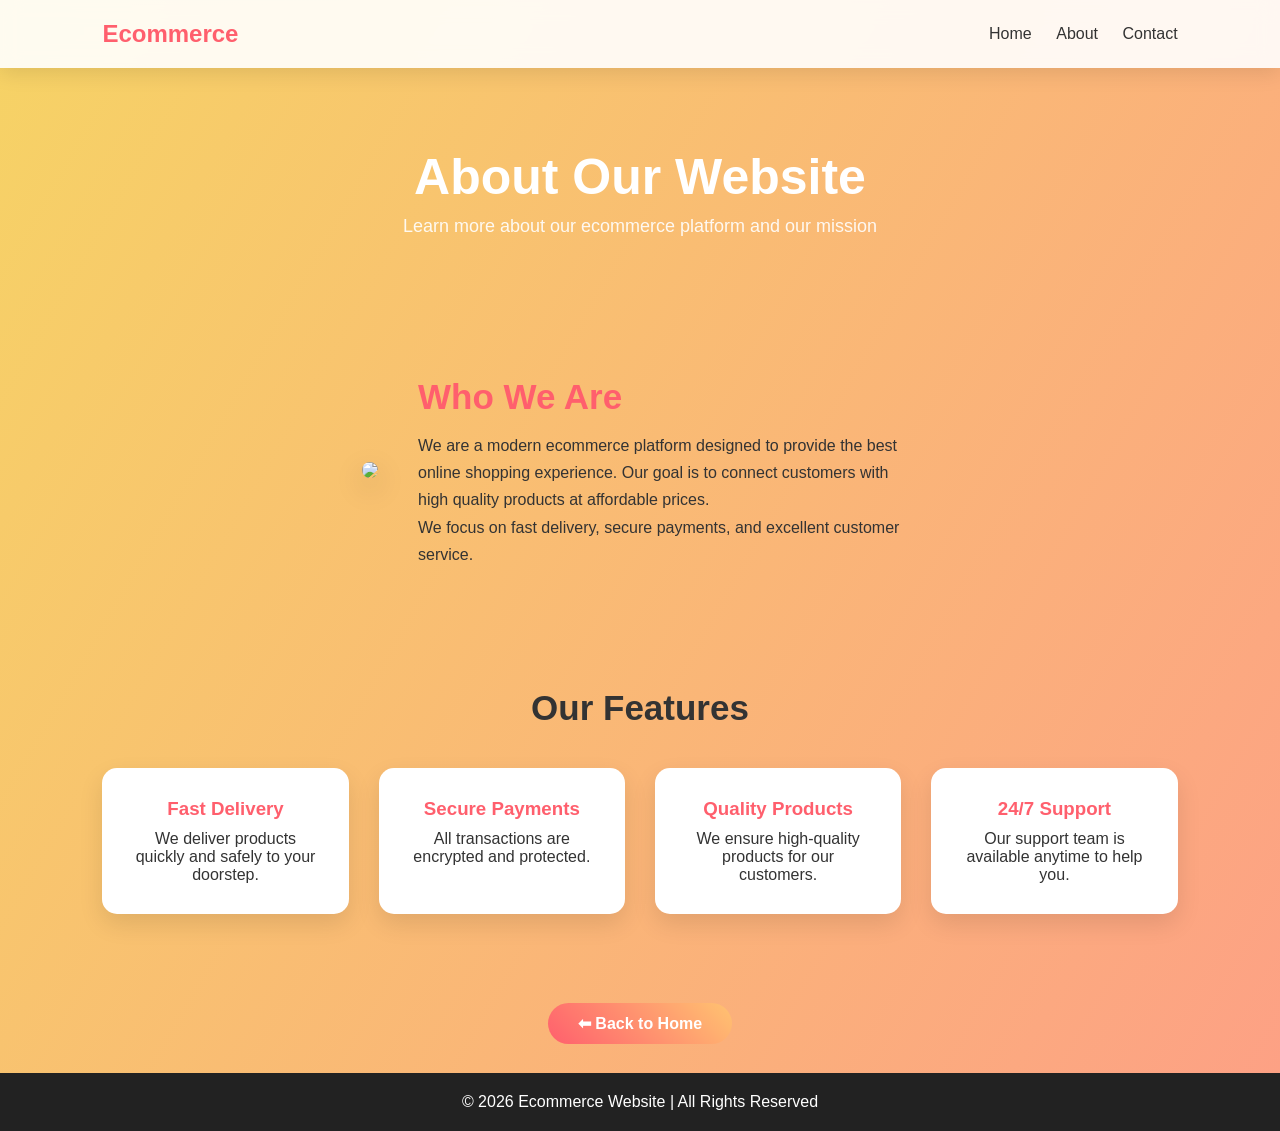
==== about.html @ 572cf2ee "update index.html layout" ====
<!DOCTYPE html>
<html lang="en">
<head>
<meta charset="UTF-8">
<meta name="viewport" content="width=device-width, initial-scale=1.0">
<title>About Us</title>

<style>

*{
margin:0;
padding:0;
box-sizing:border-box;
font-family: 'Poppins', sans-serif;
}

/* BODY */
body{
background:linear-gradient(120deg,#f6d365,#fda085);
min-height:100vh;
color:#333;
}

/* NAVBAR */
nav{
display:flex;
justify-content:space-between;
align-items:center;
padding:20px 8%;
background:rgba(255,255,255,0.9);
backdrop-filter:blur(10px);
box-shadow:0 5px 20px rgba(0,0,0,0.1);
}

nav h2{
color:#ff5f6d;
}

nav a{
text-decoration:none;
margin-left:20px;
font-weight:500;
color:#333;
transition:0.3s;
}

nav a:hover{
color:#ff5f6d;
}

/* HERO SECTION */

.hero{
text-align:center;
padding:80px 20px;
color:white;
}

.hero h1{
font-size:50px;
margin-bottom:10px;
}

.hero p{
font-size:18px;
opacity:0.9;
}

/* ABOUT SECTION */

.about-container{
display:flex;
flex-wrap:wrap;
align-items:center;
justify-content:center;
padding:60px 8%;
gap:40px;
}

.about-img img{
width:320px;
border-radius:20px;
box-shadow:0 10px 30px rgba(0,0,0,0.2);
}

.about-text{
max-width:500px;
}

.about-text h2{
font-size:35px;
margin-bottom:15px;
color:#ff5f6d;
}

.about-text p{
font-size:16px;
line-height:1.7;
}

/* SKILLS SECTION */

.skills{
padding:60px 8%;
text-align:center;
}

.skills h2{
font-size:35px;
margin-bottom:40px;
color:#333;
}

.skills-container{
display:grid;
grid-template-columns:repeat(auto-fit,minmax(220px,1fr));
gap:30px;
}

.skill-card{
background:white;
padding:30px;
border-radius:15px;
box-shadow:0 10px 25px rgba(0,0,0,0.1);
transition:0.3s;
}

.skill-card:hover{
transform:translateY(-10px);
box-shadow:0 15px 35px rgba(0,0,0,0.2);
}

.skill-card h3{
color:#ff5f6d;
margin-bottom:10px;
}

/* BACK BUTTON */

.back{
text-align:center;
margin:40px;
}

.back a{
text-decoration:none;
padding:12px 30px;
background:linear-gradient(45deg,#ff5f6d,#ffc371);
color:white;
border-radius:30px;
font-weight:bold;
transition:0.3s;
}

.back a:hover{
opacity:0.8;
}

/* FOOTER */

footer{
text-align:center;
padding:20px;
background:#222;
color:white;
margin-top:40px;
}

/* RESPONSIVE */

@media(max-width:768px){

.hero h1{
font-size:36px;
}

.about-container{
flex-direction:column;
text-align:center;
}

.about-img img{
width:250px;
}

}

</style>
</head>

<body>

<!-- NAVBAR -->

<nav>
<h2>Ecommerce</h2>

<div>
<a href="index.html">Home</a>
<a href="about.html">About</a>
<a href="contact.html">Contact</a>
</div>

</nav>

<!-- HERO -->

<section class="hero">

<h1>About Our Website</h1>
<p>Learn more about our ecommerce platform and our mission</p>

</section>

<!-- ABOUT -->

<section class="about-container">

<div class="about-img">
<img src="https://cdn-icons-png.flaticon.com/512/3135/3135715.png">
</div>

<div class="about-text">

<h2>Who We Are</h2>

<p>
We are a modern ecommerce platform designed to provide the best
online shopping experience. Our goal is to connect customers with
high quality products at affordable prices.
</p>

<p>
We focus on fast delivery, secure payments, and excellent
customer service.
</p>

</div>

</section>

<!-- SKILLS -->

<section class="skills">

<h2>Our Features</h2>

<div class="skills-container">

<div class="skill-card">
<h3>Fast Delivery</h3>
<p>We deliver products quickly and safely to your doorstep.</p>
</div>

<div class="skill-card">
<h3>Secure Payments</h3>
<p>All transactions are encrypted and protected.</p>
</div>

<div class="skill-card">
<h3>Quality Products</h3>
<p>We ensure high-quality products for our customers.</p>
</div>

<div class="skill-card">
<h3>24/7 Support</h3>
<p>Our support team is available anytime to help you.</p>
</div>

</div>

</section>

<!-- BACK BUTTON -->

<div class="back">
<a href="index.html">⬅ Back to Home</a>
</div>

<!-- FOOTER -->

<footer>
<p>© 2026 Ecommerce Website | All Rights Reserved</p>
</footer>

</body>
</html>
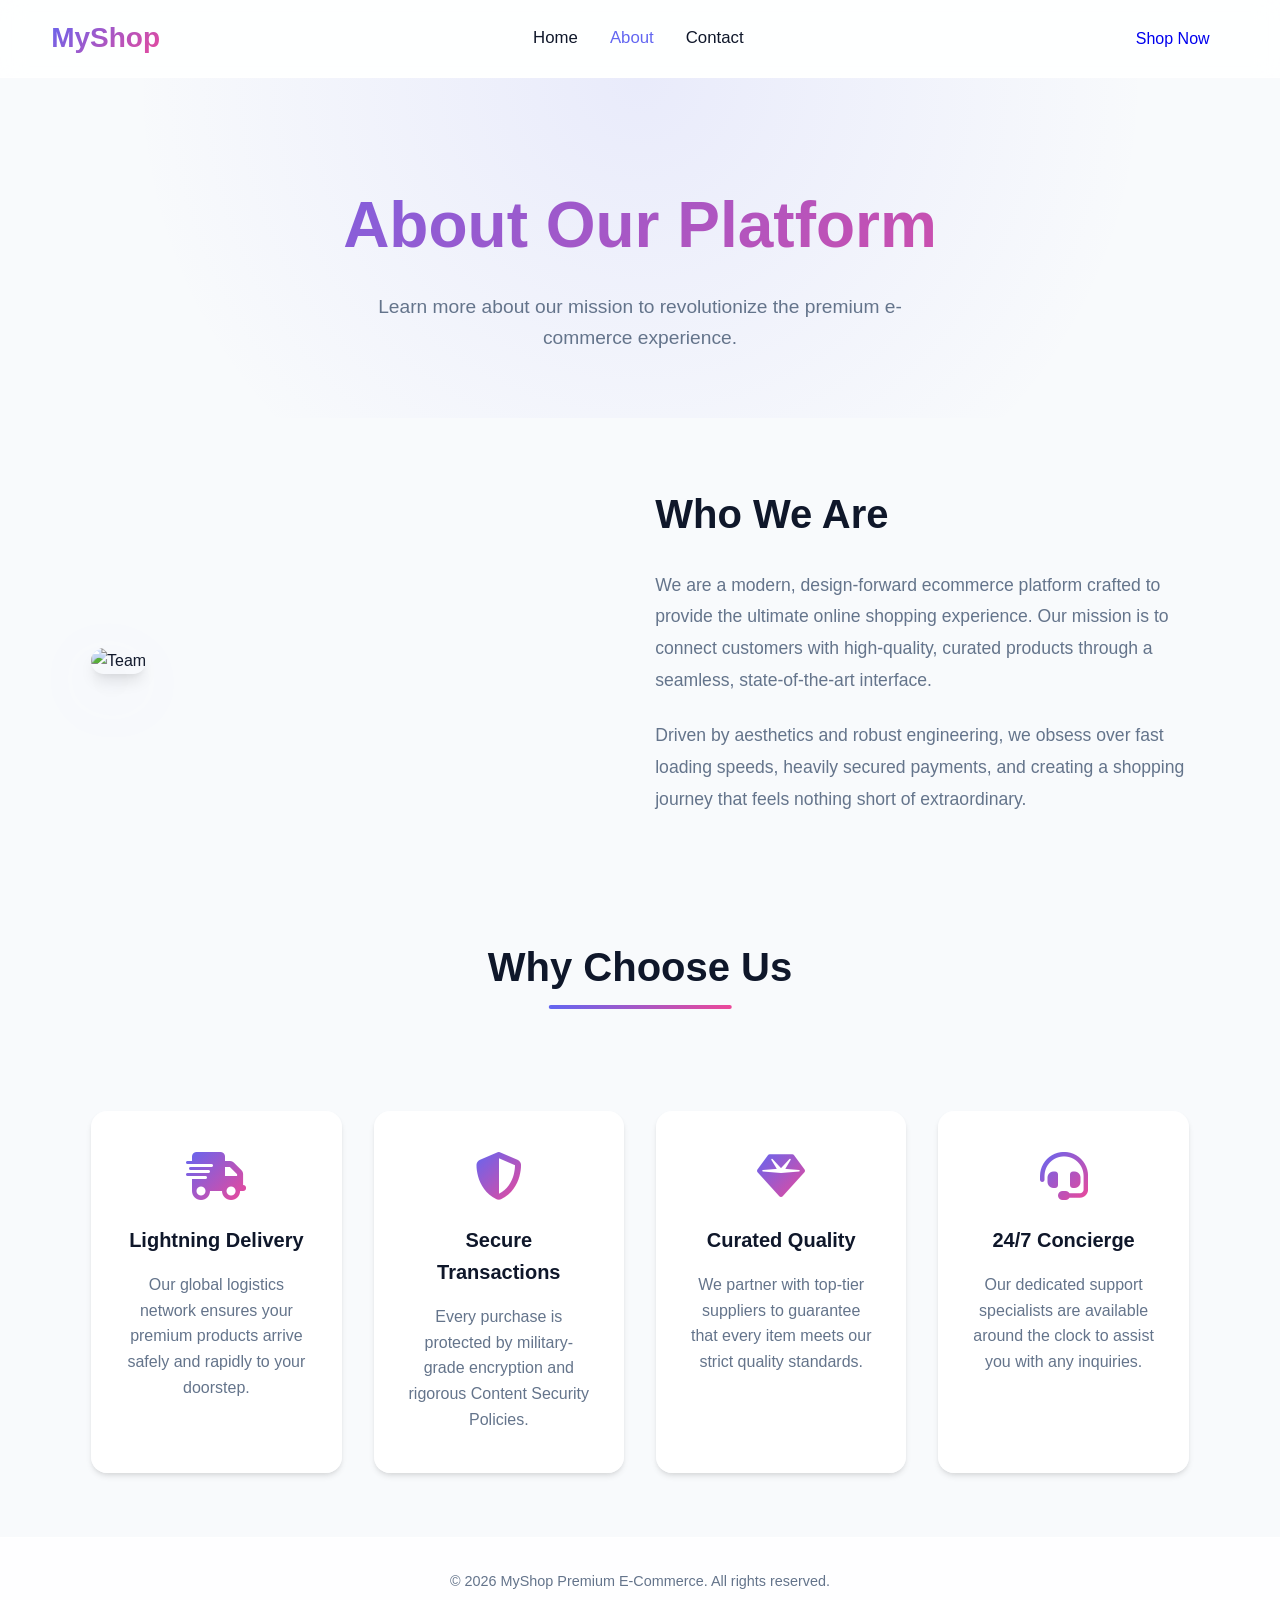
==== commit 2df63dee: "update index.html layout" ====
--- a/about.html
+++ b/about.html
@@ -1,287 +1,196 @@
 <!DOCTYPE html>
 <html lang="en">
 <head>
-<meta charset="UTF-8">
-<meta name="viewport" content="width=device-width, initial-scale=1.0">
-<title>About Us</title>
+    <meta charset="UTF-8">
+    <title>About Us | MyShop</title>
+    <meta name="viewport" content="width=device-width, initial-scale=1.0">
+    <meta http-equiv="Content-Security-Policy" content="default-src 'self'; img-src 'self' data: https://cdn-icons-png.flaticon.com; style-src 'self' 'unsafe-inline' https://cdnjs.cloudflare.com https://fonts.googleapis.com; font-src 'self' https://cdnjs.cloudflare.com https://fonts.gstatic.com; script-src 'self' 'unsafe-inline';">
 
-<style>
+    <link rel="stylesheet" href="style/variables.css">
+    <link rel="stylesheet" href="style/main.css">
+    <link rel="stylesheet" href="https://cdnjs.cloudflare.com/ajax/libs/font-awesome/6.5.1/css/all.min.css">
+    
+    <style>
+        .about-hero {
+            text-align: center;
+            padding: 6rem 4% 4rem 4%;
+            background: radial-gradient(circle at top, rgba(99, 102, 241, 0.1), transparent 70%);
+        }
 
-*{
-margin:0;
-padding:0;
-box-sizing:border-box;
-font-family: 'Poppins', sans-serif;
-}
+        .about-hero h1 {
+            font-size: clamp(2.5rem, 5vw, 4rem);
+            margin-bottom: 1rem;
+            background: linear-gradient(135deg, var(--primary-color), var(--secondary-color));
+            -webkit-background-clip: text;
+            -webkit-text-fill-color: transparent;
+        }
 
-/* BODY */
-body{
-background:linear-gradient(120deg,#f6d365,#fda085);
-min-height:100vh;
-color:#333;
-}
+        .about-container {
+            display: flex;
+            flex-wrap: wrap;
+            align-items: center;
+            justify-content: center;
+            gap: 4rem;
+            max-width: 1200px;
+            margin: 0 auto;
+            padding: 4rem 4%;
+        }
 
-/* NAVBAR */
-nav{
-display:flex;
-justify-content:space-between;
-align-items:center;
-padding:20px 8%;
-background:rgba(255,255,255,0.9);
-backdrop-filter:blur(10px);
-box-shadow:0 5px 20px rgba(0,0,0,0.1);
-}
+        .about-img {
+            flex: 1;
+            min-width: 300px;
+            max-width: 500px;
+            position: relative;
+        }
 
-nav h2{
-color:#ff5f6d;
-}
+        .about-img img {
+            width: 100%;
+            border-radius: var(--radius-lg);
+            box-shadow: var(--shadow-lg);
+            filter: drop-shadow(0 20px 30px rgba(99, 102, 241, 0.2));
+            transform: perspective(1000px) rotateY(-5deg);
+            transition: transform var(--transition-bounce);
+        }
 
-nav a{
-text-decoration:none;
-margin-left:20px;
-font-weight:500;
-color:#333;
-transition:0.3s;
-}
+        .about-img:hover img {
+            transform: perspective(1000px) rotateY(0deg);
+        }
 
-nav a:hover{
-color:#ff5f6d;
-}
+        .about-text {
+            flex: 1;
+            min-width: 300px;
+        }
 
-/* HERO SECTION */
+        .about-text h2 {
+            font-size: 2.5rem;
+            margin-bottom: 1.5rem;
+            color: var(--text-color);
+        }
 
-.hero{
-text-align:center;
-padding:80px 20px;
-color:white;
-}
+        .about-text p {
+            font-size: 1.1rem;
+            line-height: 1.8;
+            color: var(--text-muted);
+            margin-bottom: 1.5rem;
+        }
 
-.hero h1{
-font-size:50px;
-margin-bottom:10px;
-}
+        .features-grid {
+            display: grid;
+            grid-template-columns: repeat(auto-fit, minmax(250px, 1fr));
+            gap: 2rem;
+            max-width: 1200px;
+            margin: 4rem auto;
+            padding: 0 4%;
+        }
 
-.hero p{
-font-size:18px;
-opacity:0.9;
-}
+        .feature-card {
+            background: var(--surface-color);
+            padding: 2.5rem 2rem;
+            border-radius: var(--radius-lg);
+            border: 1px solid var(--surface-border);
+            text-align: center;
+            box-shadow: var(--shadow-md);
+            transition: transform var(--transition-bounce), box-shadow var(--transition-fast);
+        }
 
-/* ABOUT SECTION */
+        .feature-card:hover {
+            transform: translateY(-10px);
+            box-shadow: var(--shadow-colored);
+        }
 
-.about-container{
-display:flex;
-flex-wrap:wrap;
-align-items:center;
-justify-content:center;
-padding:60px 8%;
-gap:40px;
-}
+        .feature-card i {
+            font-size: 3rem;
+            color: var(--primary-color);
+            margin-bottom: 1.5rem;
+            background: linear-gradient(135deg, var(--primary-color), var(--secondary-color));
+            -webkit-background-clip: text;
+            -webkit-text-fill-color: transparent;
+        }
 
-.about-img img{
-width:320px;
-border-radius:20px;
-box-shadow:0 10px 30px rgba(0,0,0,0.2);
-}
+        .feature-card h3 {
+            font-size: 1.25rem;
+            margin-bottom: 1rem;
+            color: var(--text-color);
+        }
 
-.about-text{
-max-width:500px;
-}
+        .feature-card p {
+            color: var(--text-muted);
+        }
+    </style>
+</head>
+<body class="light-theme">
 
-.about-text h2{
-font-size:35px;
-margin-bottom:15px;
-color:#ff5f6d;
-}
+<!-- HEADER -->
+<header id="main-header">
+    <div class="logo" onclick="window.location.href='index.html'">MyShop</div>
+    <nav id="navbar">
+        <ul class="nav-links">
+            <li><a href="index.html" class="nav-link">Home</a></li>
+            <li><a href="about.html" class="nav-link active" style="color: var(--primary-color);">About</a></li>
+            <li><a href="contact.html" class="nav-link">Contact</a></li>
+        </ul>
+    </nav>
+    <div class="header-actions">
+        <!-- Reusing theme toggle logic if needed, or static links for About page to keep simple -->
+        <a href="index.html" class="auth-btn" style="text-decoration: none; padding: 0.6rem 1.2rem;">Shop Now</a>
+    </div>
+</header>
 
-.about-text p{
-font-size:16px;
-line-height:1.7;
-}
+<main>
+    <div class="about-hero">
+        <h1>About Our Platform</h1>
+        <p style="font-size: 1.2rem; color: var(--text-muted); max-width: 600px; margin: 0 auto;">Learn more about our mission to revolutionize the premium e-commerce experience.</p>
+    </div>
 
-/* SKILLS SECTION */
+    <section class="about-container">
+        <div class="about-img">
+            <img src="https://images.unsplash.com/photo-1556742049-0cfed4f6a45d?auto=format&fit=crop&q=80&w=800" alt="Team" loading="lazy">
+        </div>
 
-.skills{
-padding:60px 8%;
-text-align:center;
-}
+        <div class="about-text">
+            <h2>Who We Are</h2>
+            <p>We are a modern, design-forward ecommerce platform crafted to provide the ultimate online shopping experience. Our mission is to connect customers with high-quality, curated products through a seamless, state-of-the-art interface.</p>
+            <p>Driven by aesthetics and robust engineering, we obsess over fast loading speeds, heavily secured payments, and creating a shopping journey that feels nothing short of extraordinary.</p>
+        </div>
+    </section>
 
-.skills h2{
-font-size:35px;
-margin-bottom:40px;
-color:#333;
-}
+    <h2 class="section-title" style="margin-top: 2rem;">Why Choose Us</h2>
+    
+    <div class="features-grid">
+        <div class="feature-card">
+            <i class="fa-solid fa-truck-fast"></i>
+            <h3>Lightning Delivery</h3>
+            <p>Our global logistics network ensures your premium products arrive safely and rapidly to your doorstep.</p>
+        </div>
+        <div class="feature-card">
+            <i class="fa-solid fa-shield-halved"></i>
+            <h3>Secure Transactions</h3>
+            <p>Every purchase is protected by military-grade encryption and rigorous Content Security Policies.</p>
+        </div>
+        <div class="feature-card">
+            <i class="fa-solid fa-gem"></i>
+            <h3>Curated Quality</h3>
+            <p>We partner with top-tier suppliers to guarantee that every item meets our strict quality standards.</p>
+        </div>
+        <div class="feature-card">
+            <i class="fa-solid fa-headset"></i>
+            <h3>24/7 Concierge</h3>
+            <p>Our dedicated support specialists are available around the clock to assist you with any inquiries.</p>
+        </div>
+    </div>
+</main>
 
-.skills-container{
-display:grid;
-grid-template-columns:repeat(auto-fit,minmax(220px,1fr));
-gap:30px;
-}
-
-.skill-card{
-background:white;
-padding:30px;
-border-radius:15px;
-box-shadow:0 10px 25px rgba(0,0,0,0.1);
-transition:0.3s;
-}
-
-.skill-card:hover{
-transform:translateY(-10px);
-box-shadow:0 15px 35px rgba(0,0,0,0.2);
-}
-
-.skill-card h3{
-color:#ff5f6d;
-margin-bottom:10px;
-}
-
-/* BACK BUTTON */
-
-.back{
-text-align:center;
-margin:40px;
-}
-
-.back a{
-text-decoration:none;
-padding:12px 30px;
-background:linear-gradient(45deg,#ff5f6d,#ffc371);
-color:white;
-border-radius:30px;
-font-weight:bold;
-transition:0.3s;
-}
-
-.back a:hover{
-opacity:0.8;
-}
-
-/* FOOTER */
-
-footer{
-text-align:center;
-padding:20px;
-background:#222;
-color:white;
-margin-top:40px;
-}
-
-/* RESPONSIVE */
-
-@media(max-width:768px){
-
-.hero h1{
-font-size:36px;
-}
-
-.about-container{
-flex-direction:column;
-text-align:center;
-}
-
-.about-img img{
-width:250px;
-}
-
-}
-
-</style>
-</head>
-
-<body>
-
-<!-- NAVBAR -->
-
-<nav>
-<h2>Ecommerce</h2>
-
-<div>
-<a href="index.html">Home</a>
-<a href="about.html">About</a>
-<a href="contact.html">Contact</a>
-</div>
-
-</nav>
-
-<!-- HERO -->
-
-<section class="hero">
-
-<h1>About Our Website</h1>
-<p>Learn more about our ecommerce platform and our mission</p>
-
-</section>
-
-<!-- ABOUT -->
-
-<section class="about-container">
-
-<div class="about-img">
-<img src="https://cdn-icons-png.flaticon.com/512/3135/3135715.png">
-</div>
-
-<div class="about-text">
-
-<h2>Who We Are</h2>
-
-<p>
-We are a modern ecommerce platform designed to provide the best
-online shopping experience. Our goal is to connect customers with
-high quality products at affordable prices.
-</p>
-
-<p>
-We focus on fast delivery, secure payments, and excellent
-customer service.
-</p>
-
-</div>
-
-</section>
-
-<!-- SKILLS -->
-
-<section class="skills">
-
-<h2>Our Features</h2>
-
-<div class="skills-container">
-
-<div class="skill-card">
-<h3>Fast Delivery</h3>
-<p>We deliver products quickly and safely to your doorstep.</p>
-</div>
-
-<div class="skill-card">
-<h3>Secure Payments</h3>
-<p>All transactions are encrypted and protected.</p>
-</div>
-
-<div class="skill-card">
-<h3>Quality Products</h3>
-<p>We ensure high-quality products for our customers.</p>
-</div>
-
-<div class="skill-card">
-<h3>24/7 Support</h3>
-<p>Our support team is available anytime to help you.</p>
-</div>
-
-</div>
-
-</section>
-
-<!-- BACK BUTTON -->
-
-<div class="back">
-<a href="index.html">⬅ Back to Home</a>
-</div>
-
-<!-- FOOTER -->
-
-<footer>
-<p>© 2026 Ecommerce Website | All Rights Reserved</p>
+<footer style="background: var(--surface-color); padding: 2rem 4%; text-align: center; border-top: 1px solid var(--surface-border); margin-top: 4rem;">
+    <p style="color: var(--text-muted); font-size: 0.9rem;">&copy; 2026 MyShop Premium E-Commerce. All rights reserved.</p>
 </footer>
 
+<script>
+    // Apply theme on load if exists
+    const savedTheme = localStorage.getItem("theme");
+    if (savedTheme === "dark") {
+        document.body.classList.add("dark-theme");
+        document.body.classList.remove("light-theme");
+    }
+</script>
 </body>
 </html>
--- a/style/variables.css
+++ b/style/variables.css
@@ -0,0 +1,64 @@
+/* style/variables.css */
+@import url('https://fonts.googleapis.com/css2?family=Outfit:wght@300;400;500;600;700;800&display=swap');
+
+:root {
+    /* Light Theme Colors (Default) */
+    --bg-color: #f8fafc;
+    --text-color: #0f172a;
+    --text-muted: #64748b;
+    --surface-color: rgba(255, 255, 255, 0.9);
+    --surface-border: rgba(255, 255, 255, 0.4);
+    
+    --primary-color: #6366f1;
+    --primary-hover: #4f46e5;
+    --secondary-color: #ec4899;
+    --secondary-hover: #db2777;
+    --accent-color: #8b5cf6;
+    --danger-color: #ef4444;
+    --success-color: #10b981;
+    
+    --header-bg: rgba(255, 255, 255, 0.85);
+
+    /* Shadows & Effects */
+    --shadow-sm: 0 1px 2px 0 rgba(0, 0, 0, 0.05);
+    --shadow-md: 0 4px 6px -1px rgba(0, 0, 0, 0.1), 0 2px 4px -1px rgba(0, 0, 0, 0.06);
+    --shadow-lg: 0 10px 15px -3px rgba(0, 0, 0, 0.1), 0 4px 6px -2px rgba(0, 0, 0, 0.05);
+    --shadow-colored: 0 10px 15px -3px rgba(99, 102, 241, 0.2);
+    
+    --glass-blur: blur(12px);
+    
+    /* Typography */
+    --font-main: 'Outfit', sans-serif;
+    
+    /* Radii */
+    --radius-sm: 0.375rem;
+    --radius-md: 0.5rem;
+    --radius-lg: 1rem;
+    --radius-full: 9999px;
+    
+    /* Transitions */
+    --transition-fast: 0.15s ease;
+    --transition-normal: 0.3s cubic-bezier(0.4, 0, 0.2, 1);
+    --transition-bounce: 0.5s cubic-bezier(0.68, -0.55, 0.265, 1.55);
+}
+
+/* Dark Theme */
+body.dark-theme {
+    --bg-color: #0f172a;
+    --text-color: #f8fafc;
+    --text-muted: #94a3b8;
+    --surface-color: rgba(30, 41, 59, 0.7);
+    --surface-border: rgba(255, 255, 255, 0.1);
+    
+    --primary-color: #818cf8;
+    --primary-hover: #6366f1;
+    --secondary-color: #f472b6;
+    --secondary-hover: #ec4899;
+    --accent-color: #a78bfa;
+    
+    --header-bg: rgba(15, 23, 42, 0.85);
+    
+    --shadow-sm: 0 1px 2px 0 rgba(0, 0, 0, 0.3);
+    --shadow-md: 0 4px 6px -1px rgba(0, 0, 0, 0.4), 0 2px 4px -1px rgba(0, 0, 0, 0.2);
+    --shadow-lg: 0 10px 15px -3px rgba(0, 0, 0, 0.5), 0 4px 6px -2px rgba(0, 0, 0, 0.3);
+}
--- a/style/main.css
+++ b/style/main.css
@@ -0,0 +1,741 @@
+@import url('variables.css');
+
+/* ================= RESET ================= */
+* {
+    margin: 0;
+    padding: 0;
+    box-sizing: border-box;
+    font-family: var(--font-main);
+}
+
+html {
+    scroll-behavior: smooth;
+}
+
+body {
+    background-color: var(--bg-color);
+    color: var(--text-color);
+    transition: background-color var(--transition-normal), color var(--transition-normal);
+    line-height: 1.6;
+    overflow-x: hidden;
+}
+
+/* ================= HEADER & NAV ================= */
+header {
+    display: flex;
+    justify-content: space-between;
+    align-items: center;
+    padding: 1rem 4%;
+    background: var(--header-bg);
+    backdrop-filter: var(--glass-blur);
+    -webkit-backdrop-filter: var(--glass-blur);
+    border-bottom: 1px solid var(--surface-border);
+    position: sticky;
+    top: 0;
+    z-index: 1000;
+    transition: all var(--transition-normal);
+}
+
+.logo {
+    font-size: 1.75rem;
+    font-weight: 800;
+    background: linear-gradient(135deg, var(--primary-color), var(--secondary-color));
+    -webkit-background-clip: text;
+    -webkit-text-fill-color: transparent;
+    cursor: pointer;
+}
+
+.nav-links {
+    list-style: none;
+    display: flex;
+    gap: 2rem;
+    align-items: center;
+}
+
+.nav-links li a {
+    text-decoration: none;
+    color: var(--text-color);
+    font-weight: 500;
+    font-size: 1.05rem;
+    position: relative;
+    padding: 0.5rem 0;
+    transition: color var(--transition-fast);
+}
+
+.nav-links li a:hover {
+    color: var(--primary-color);
+}
+
+.nav-links li a::after {
+    content: "";
+    position: absolute;
+    width: 0%;
+    height: 3px;
+    background: var(--primary-color);
+    bottom: 0;
+    left: 0;
+    border-radius: var(--radius-full);
+    transition: width var(--transition-bounce);
+}
+
+.nav-links li a:hover::after {
+    width: 100%;
+}
+
+/* ================= RIGHT HEADER ACTIONS ================= */
+.header-actions {
+    display: flex;
+    align-items: center;
+    gap: 1.5rem;
+}
+
+/* SEARCH BAR */
+.search-container {
+    position: relative;
+    display: flex;
+    align-items: center;
+}
+
+.search-bar {
+    display: flex;
+    align-items: center;
+    background: var(--surface-color);
+    border: 1px solid var(--surface-border);
+    padding: 0.5rem 1rem;
+    border-radius: var(--radius-full);
+    box-shadow: var(--shadow-sm);
+    transition: box-shadow var(--transition-fast), border-color var(--transition-fast);
+}
+
+.search-bar:focus-within {
+    border-color: var(--primary-color);
+    box-shadow: 0 0 0 3px rgba(99, 102, 241, 0.2);
+}
+
+.search-bar i {
+    color: var(--text-muted);
+    font-size: 1rem;
+}
+
+.search-bar input {
+    border: none;
+    outline: none;
+    background: transparent;
+    color: var(--text-color);
+    margin-left: 0.5rem;
+    width: 200px;
+    font-size: 0.95rem;
+    transition: width var(--transition-normal);
+}
+
+/* Theme Toggle */
+.theme-toggle-btn {
+    background: transparent;
+    border: none;
+    color: var(--text-color);
+    font-size: 1.25rem;
+    cursor: pointer;
+    transition: transform var(--transition-bounce), color var(--transition-fast);
+    display: flex;
+    align-items: center;
+    justify-content: center;
+    padding: 0.5rem;
+    border-radius: 50%;
+}
+
+.theme-toggle-btn:hover {
+    transform: rotate(30deg) scale(1.1);
+    color: var(--primary-color);
+    background: var(--surface-color);
+}
+
+/* ICONS (Cart / Wishlist) */
+.icon-badge-container {
+    position: relative;
+    cursor: pointer;
+    color: var(--text-color);
+    font-size: 1.25rem;
+    transition: transform var(--transition-bounce), color var(--transition-fast);
+    text-decoration: none;
+}
+
+.icon-badge-container:hover {
+    transform: translateY(-2px) scale(1.1);
+    color: var(--primary-color);
+}
+
+.badge-count {
+    position: absolute;
+    top: -8px;
+    right: -10px;
+    background: var(--danger-color);
+    color: white;
+    font-size: 0.75rem;
+    font-weight: bold;
+    height: 18px;
+    min-width: 18px;
+    display: flex;
+    align-items: center;
+    justify-content: center;
+    border-radius: var(--radius-full);
+    padding: 0 4px;
+    border: 2px solid var(--header-bg);
+}
+
+/* LOGOUT BUTTON */
+.logout-btn {
+    padding: 0.5rem 1.25rem;
+    background: linear-gradient(135deg, var(--danger-color), #f43f5e);
+    color: white;
+    border: none;
+    border-radius: var(--radius-full);
+    font-weight: 600;
+    cursor: pointer;
+    box-shadow: 0 4px 6px -1px rgba(239, 68, 68, 0.3);
+    transition: transform var(--transition-bounce), box-shadow var(--transition-fast);
+}
+
+.logout-btn:hover {
+    transform: translateY(-2px);
+    box-shadow: 0 6px 12px -2px rgba(239, 68, 68, 0.4);
+}
+
+/* HAMBURGER */
+.hamburger {
+    display: none;
+    font-size: 1.5rem;
+    cursor: pointer;
+    color: var(--text-color);
+    transition: color var(--transition-fast);
+}
+
+/* ================= HERO ================= */
+.hero {
+    position: relative;
+    min-height: 80vh;
+    display: flex;
+    justify-content: center;
+    align-items: center;
+    padding: 2rem 4%;
+    overflow: hidden;
+    background: radial-gradient(circle at center, var(--surface-color) 0%, var(--bg-color) 100%);
+}
+
+.hero::before {
+    content: '';
+    position: absolute;
+    top: -50%;
+    left: -50%;
+    width: 200%;
+    height: 200%;
+    background: radial-gradient(circle at 50% 50%, 
+        rgba(99, 102, 241, 0.15) 0%, 
+        rgba(236, 72, 153, 0.05) 25%, 
+        transparent 50%);
+    animation: rotateGradient 20s linear infinite;
+    z-index: 0;
+    pointer-events: none;
+}
+
+@keyframes rotateGradient {
+    0% { transform: rotate(0deg); }
+    100% { transform: rotate(360deg); }
+}
+
+.hero-content {
+    position: relative;
+    z-index: 2;
+    text-align: center;
+    max-width: 800px;
+    padding: 3rem;
+    border-radius: var(--radius-lg);
+    background: var(--surface-color);
+    backdrop-filter: var(--glass-blur);
+    -webkit-backdrop-filter: var(--glass-blur);
+    border: 1px solid var(--surface-border);
+    box-shadow: var(--shadow-lg);
+}
+
+.hero-content h1 {
+    font-size: clamp(2.5rem, 5vw, 4.5rem);
+    font-weight: 800;
+    line-height: 1.1;
+    margin-bottom: 1.5rem;
+    background: linear-gradient(135deg, var(--primary-color), var(--secondary-color));
+    -webkit-background-clip: text;
+    -webkit-text-fill-color: transparent;
+    animation: fadeUp 0.8s ease-out forwards;
+}
+
+.hero-content p {
+    font-size: clamp(1rem, 2vw, 1.25rem);
+    color: var(--text-muted);
+    margin-bottom: 2rem;
+    animation: fadeUp 1s ease-out forwards;
+    opacity: 0;
+    animation-delay: 0.2s;
+}
+
+.hero-btn {
+    display: inline-block;
+    padding: 1rem 2.5rem;
+    font-size: 1.1rem;
+    font-weight: 600;
+    color: white;
+    background: linear-gradient(135deg, var(--primary-color), var(--accent-color));
+    border-radius: var(--radius-full);
+    text-decoration: none;
+    box-shadow: var(--shadow-colored);
+    transition: transform var(--transition-bounce), box-shadow var(--transition-normal);
+    opacity: 0;
+    animation: fadeUp 1.2s ease-out forwards;
+    animation-delay: 0.4s;
+}
+
+.hero-btn:hover {
+    transform: translateY(-4px) scale(1.05);
+    box-shadow: 0 15px 25px -5px rgba(99, 102, 241, 0.4);
+}
+
+@keyframes fadeUp {
+    from { opacity: 0; transform: translateY(30px); }
+    to { opacity: 1; transform: translateY(0); }
+}
+
+/* ================= CATEGORY ICONS ================= */
+.category-section {
+    padding: 4rem 4%;
+    background: var(--bg-color);
+}
+
+.section-title {
+    text-align: center;
+    font-size: 2.5rem;
+    font-weight: 700;
+    margin-bottom: 3rem;
+    position: relative;
+    display: inline-block;
+    left: 50%;
+    transform: translateX(-50%);
+}
+
+.section-title::after {
+    content: '';
+    position: absolute;
+    width: 60%;
+    height: 4px;
+    background: linear-gradient(90deg, var(--primary-color), var(--secondary-color));
+    bottom: -10px;
+    left: 20%;
+    border-radius: var(--radius-full);
+}
+
+.category-icons {
+    display: flex;
+    gap: 2rem;
+    overflow-x: auto;
+    padding-bottom: 1.5rem;
+    scrollbar-width: thin;
+    scrollbar-color: var(--primary-color) var(--surface-color);
+}
+
+.category-icons::-webkit-scrollbar {
+    height: 6px;
+}
+.category-icons::-webkit-scrollbar-track {
+    background: var(--surface-color);
+    border-radius: var(--radius-full);
+}
+.category-icons::-webkit-scrollbar-thumb {
+    background: var(--primary-color);
+    border-radius: var(--radius-full);
+}
+
+.category-item {
+    display: flex;
+    flex-direction: column;
+    align-items: center;
+    cursor: pointer;
+    min-width: 140px;
+    group: category;
+}
+
+.category-img-wrapper {
+    width: 100px;
+    height: 100px;
+    border-radius: 50%;
+    background: var(--surface-color);
+    border: 2px solid var(--surface-border);
+    box-shadow: var(--shadow-md);
+    display: flex;
+    align-items: center;
+    justify-content: center;
+    overflow: hidden;
+    transition: transform var(--transition-bounce), box-shadow var(--transition-normal), border-color var(--transition-normal);
+    position: relative;
+}
+
+.category-img-wrapper img {
+    width: 60%;
+    height: 60%;
+    object-fit: contain;
+    transition: transform var(--transition-bounce);
+    filter: drop-shadow(0 4px 6px rgba(0,0,0,0.1));
+}
+
+.category-item:hover .category-img-wrapper {
+    transform: translateY(-8px) scale(1.05);
+    box-shadow: var(--shadow-colored);
+    border-color: var(--primary-color);
+}
+
+.category-item:hover .category-img-wrapper img {
+    transform: scale(1.15);
+}
+
+.category-item p {
+    margin-top: 1rem;
+    font-weight: 600;
+    font-size: 1rem;
+    color: var(--text-color);
+    transition: color var(--transition-fast);
+}
+
+.category-item:hover p {
+    color: var(--primary-color);
+}
+
+/* ================= PRODUCTS FILTER ================= */
+.products-header {
+    display: flex;
+    justify-content: space-between;
+    align-items: center;
+    margin-bottom: 2rem;
+    flex-wrap: wrap;
+    gap: 1rem;
+}
+
+.filter-group {
+    display: flex;
+    gap: 1rem;
+    align-items: center;
+}
+
+.filter-select {
+    padding: 0.6rem 1rem;
+    border-radius: var(--radius-md);
+    border: 1px solid var(--surface-border);
+    background: var(--surface-color);
+    color: var(--text-color);
+    font-family: var(--font-main);
+    font-size: 0.95rem;
+    outline: none;
+    cursor: pointer;
+    box-shadow: var(--shadow-sm);
+    transition: border-color var(--transition-fast), box-shadow var(--transition-fast);
+}
+
+.filter-select:focus {
+    border-color: var(--primary-color);
+    box-shadow: 0 0 0 3px rgba(99, 102, 241, 0.2);
+}
+
+/* ================= PRODUCT GRID ================= */
+.products-section {
+    padding: 4rem 4%;
+    background: var(--bg-color);
+}
+
+.product-grid {
+    display: grid;
+    grid-template-columns: repeat(auto-fill, minmax(280px, 1fr));
+    gap: 2rem;
+}
+
+/* PRODUCT CARD */
+.product-card {
+    background: var(--surface-color);
+    backdrop-filter: var(--glass-blur);
+    -webkit-backdrop-filter: var(--glass-blur);
+    border: 1px solid var(--surface-border);
+    border-radius: var(--radius-lg);
+    padding: 1.5rem;
+    box-shadow: var(--shadow-md);
+    transition: transform var(--transition-bounce), box-shadow var(--transition-normal);
+    display: flex;
+    flex-direction: column;
+    position: relative;
+    overflow: hidden;
+    cursor: pointer;
+}
+
+.product-card:hover {
+    transform: translateY(-10px);
+    box-shadow: var(--shadow-xl);
+    border-color: rgba(99, 102, 241, 0.3);
+}
+
+.product-card .img-container {
+    height: 220px;
+    width: 100%;
+    background: white; /* keep white background for product images from api usually */
+    border-radius: var(--radius-md);
+    margin-bottom: 1.5rem;
+    display: flex;
+    align-items: center;
+    justify-content: center;
+    overflow: hidden;
+    position: relative;
+    padding: 1rem;
+}
+
+body.dark-theme .product-card .img-container {
+    background: rgba(255, 255, 255, 0.9); /* maintain contrast for images in dark mode */
+}
+
+.product-card img {
+    width: 100%;
+    height: 100%;
+    object-fit: contain;
+    transition: transform var(--transition-bounce);
+}
+
+.product-card:hover img {
+    transform: scale(1.1);
+}
+
+.product-card .badge {
+    position: absolute;
+    top: 1rem;
+    left: 1rem;
+    background: var(--secondary-color);
+    color: white;
+    font-size: 0.75rem;
+    font-weight: 700;
+    padding: 0.25rem 0.75rem;
+    border-radius: var(--radius-full);
+    z-index: 2;
+    box-shadow: var(--shadow-sm);
+}
+
+.product-card h3 {
+    font-size: 1.1rem;
+    font-weight: 600;
+    color: var(--text-color);
+    margin-bottom: 0.5rem;
+    display: -webkit-box;
+    -webkit-line-clamp: 2;
+    -webkit-box-orient: vertical;
+    overflow: hidden;
+    height: 3.2rem; /* approx 2 lines */
+    transition: color var(--transition-fast);
+}
+
+.product-card:hover h3 {
+    color: var(--primary-color);
+}
+
+.product-card .price {
+    font-size: 1.5rem;
+    font-weight: 800;
+    color: var(--text-color);
+    margin-bottom: 1.5rem;
+    margin-top: auto; /* push to bottom */
+}
+
+/* BUTTONS */
+.action-buttons {
+    display: flex;
+    gap: 0.75rem;
+    align-items: center;
+}
+
+.cart-btn {
+    flex: 1;
+    background: var(--text-color);
+    color: var(--bg-color);
+    border: none;
+    padding: 0.8rem;
+    border-radius: var(--radius-md);
+    font-weight: 600;
+    font-size: 0.95rem;
+    display: flex;
+    align-items: center;
+    justify-content: center;
+    gap: 0.5rem;
+    cursor: pointer;
+    transition: background var(--transition-fast), transform var(--transition-bounce);
+}
+
+.cart-btn:hover {
+    background: var(--primary-color);
+    color: white;
+    transform: translateY(-2px);
+    box-shadow: 0 4px 12px rgba(99, 102, 241, 0.3);
+}
+
+.wishlist-btn {
+    width: 45px;
+    height: 45px;
+    border-radius: var(--radius-md);
+    border: 1px solid var(--surface-border);
+    background: var(--surface-color);
+    color: var(--text-muted);
+    font-size: 1.25rem;
+    display: flex;
+    align-items: center;
+    justify-content: center;
+    cursor: pointer;
+    transition: all var(--transition-fast);
+}
+
+.wishlist-btn:hover, .wishlist-btn.active {
+    background: rgba(239, 68, 68, 0.1);
+    color: var(--danger-color);
+    border-color: var(--danger-color);
+    transform: scale(1.05);
+}
+
+/* ================= SKELETON LOADING ================= */
+.skeleton-card {
+    background: var(--surface-color);
+    border-radius: var(--radius-lg);
+    padding: 1.5rem;
+    border: 1px solid var(--surface-border);
+}
+
+.skeleton-img {
+    height: 220px;
+    background: linear-gradient(90deg, var(--surface-border) 25%, rgba(255,255,255,0.2) 50%, var(--surface-border) 75%);
+    background-size: 200% 100%;
+    animation: shimmer 1.5s infinite;
+    border-radius: var(--radius-md);
+    margin-bottom: 1.5rem;
+}
+
+.skeleton-text {
+    height: 1rem;
+    margin-bottom: 0.5rem;
+    border-radius: 4px;
+    background: linear-gradient(90deg, var(--surface-border) 25%, rgba(255,255,255,0.2) 50%, var(--surface-border) 75%);
+    background-size: 200% 100%;
+    animation: shimmer 1.5s infinite;
+}
+
+.skeleton-text.short { width: 50%; }
+.skeleton-text.price { width: 30%; height: 1.5rem; margin-top: 1rem; margin-bottom: 1.5rem; }
+
+.skeleton-btn {
+    height: 45px;
+    border-radius: var(--radius-md);
+    background: linear-gradient(90deg, var(--surface-border) 25%, rgba(255,255,255,0.2) 50%, var(--surface-border) 75%);
+    background-size: 200% 100%;
+    animation: shimmer 1.5s infinite;
+}
+
+@keyframes shimmer {
+    0% { background-position: -200% 0; }
+    100% { background-position: 200% 0; }
+}
+
+/* ================= TOAST NOTIFICATIONS ================= */
+#toast-container {
+    position: fixed;
+    bottom: 20px;
+    right: 20px;
+    display: flex;
+    flex-direction: column;
+    gap: 10px;
+    z-index: 9999;
+}
+
+.toast {
+    background: var(--surface-color);
+    backdrop-filter: var(--glass-blur);
+    -webkit-backdrop-filter: var(--glass-blur);
+    color: var(--text-color);
+    padding: 1rem 1.5rem;
+    border-radius: var(--radius-md);
+    border-left: 4px solid var(--primary-color);
+    box-shadow: var(--shadow-lg);
+    display: flex;
+    align-items: center;
+    gap: 1rem;
+    font-weight: 500;
+    min-width: 280px;
+    transform: translateX(120%);
+    animation: slideInRight 0.4s cubic-bezier(0.68, -0.55, 0.265, 1.55) forwards;
+}
+
+.toast.success { border-left-color: var(--success-color); }
+.toast.error { border-left-color: var(--danger-color); }
+.toast.info { border-left-color: var(--accent-color); }
+
+.toast.hiding {
+    animation: slideOutRight 0.4s ease forwards;
+}
+
+@keyframes slideInRight {
+    to { transform: translateX(0); }
+}
+
+@keyframes slideOutRight {
+    to { transform: translateX(120%); opacity: 0; }
+}
+
+/* ================= RESPONSIVE ================= */
+@media (max-width: 900px) {
+    .nav-links {
+        display: none;
+        flex-direction: column;
+        position: absolute;
+        top: 100%;
+        left: 0;
+        width: 100%;
+        background: var(--header-bg);
+        backdrop-filter: var(--glass-blur);
+        -webkit-backdrop-filter: var(--glass-blur);
+        padding: 2rem;
+        border-top: 1px solid var(--surface-border);
+        box-shadow: var(--shadow-lg);
+    }
+
+    .nav-links.active {
+        display: flex;
+        animation: fadeDown 0.3s ease forwards;
+    }
+    
+    @keyframes fadeDown {
+        from { opacity: 0; transform: translateY(-10px); }
+        to { opacity: 1; transform: translateY(0); }
+    }
+
+    .hamburger { display: block; }
+
+    .search-container { display: none; }
+}
+
+@media (max-width: 600px) {
+    .hero {
+        min-height: 60vh;
+        padding: 6rem 1rem 3rem 1rem;
+    }
+
+    .hero-content {
+        padding: 2rem 1rem;
+    }
+
+    .hero-content h1 {
+        font-size: 2rem;
+    }
+
+    .section-title {
+        font-size: 2rem;
+    }
+
+    .product-grid {
+        grid-template-columns: repeat(auto-fill, minmax(240px, 1fr));
+    }
+
+    .header-actions { gap: 1rem; }
+}
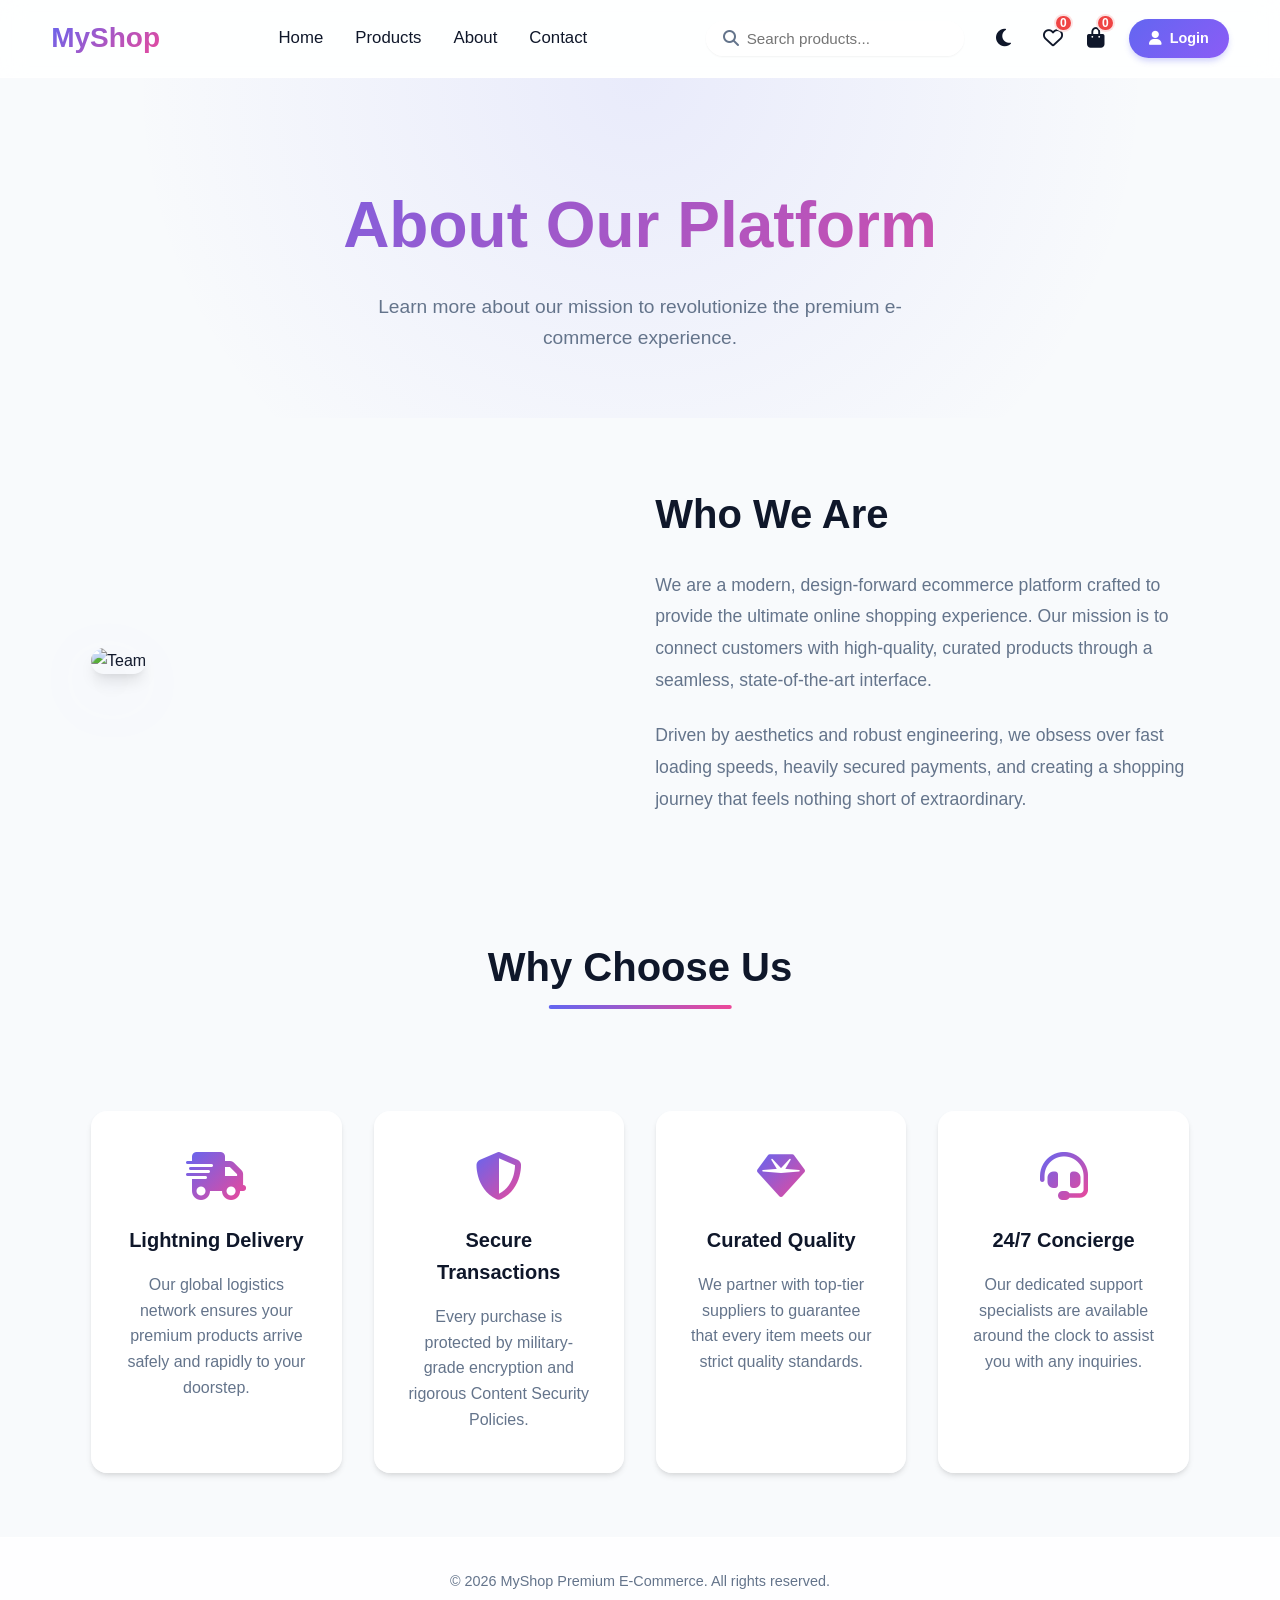
==== commit a255ef14: "feat: Implement core e-commerce frontend with new authentication, cart, wishlist, and styling archit" ====
--- a/about.html
+++ b/about.html
@@ -22,6 +22,7 @@
             margin-bottom: 1rem;
             background: linear-gradient(135deg, var(--primary-color), var(--secondary-color));
             -webkit-background-clip: text;
+            background-clip: text;
             -webkit-text-fill-color: transparent;
         }
 
@@ -104,6 +105,7 @@
             margin-bottom: 1.5rem;
             background: linear-gradient(135deg, var(--primary-color), var(--secondary-color));
             -webkit-background-clip: text;
+            background-clip: text;
             -webkit-text-fill-color: transparent;
         }
 
@@ -123,16 +125,50 @@
 <!-- HEADER -->
 <header id="main-header">
     <div class="logo" onclick="window.location.href='index.html'">MyShop</div>
+
     <nav id="navbar">
-        <ul class="nav-links">
+        <ul class="nav-links" id="nav-links">
             <li><a href="index.html" class="nav-link">Home</a></li>
-            <li><a href="about.html" class="nav-link active" style="color: var(--primary-color);">About</a></li>
+            <li><a href="index.html#products" class="nav-link">Products</a></li>
+            <li><a href="about.html" class="nav-link">About</a></li>
             <li><a href="contact.html" class="nav-link">Contact</a></li>
         </ul>
     </nav>
+
     <div class="header-actions">
-        <!-- Reusing theme toggle logic if needed, or static links for About page to keep simple -->
-        <a href="index.html" class="auth-btn" style="text-decoration: none; padding: 0.6rem 1.2rem;">Shop Now</a>
+        <!-- Search -->
+        <div class="search-container">
+            <div class="search-bar">
+                <i class="fa fa-search"></i>
+                <input type="text" id="searchInput" placeholder="Search products...">
+            </div>
+        </div>
+
+        <!-- Dark Mode Toggle -->
+        <button id="themeToggleBtn" class="theme-toggle-btn" aria-label="Toggle Dark Mode">
+            <i class="fa-solid fa-moon"></i>
+        </button>
+
+        <!-- Wishlist -->
+        <a href="wishlist.html" class="icon-badge-container">
+            <i class="fa-regular fa-heart"></i>
+            <span class="badge-count" id="wishlistCount">0</span>
+        </a>
+       
+        <!-- Cart -->
+        <a href="cart.html" class="icon-badge-container">
+            <i class="fa-solid fa-bag-shopping"></i>
+            <span class="badge-count" id="cartCount">0</span>
+        </a>
+
+        <!-- Auth Buttons -->
+        <div id="authActions">
+            <a href="login.html" class="login-btn" style="text-decoration: none; font-size: 0.9rem;" id="loginBtn"><i class="fa-solid fa-user"></i> Login</a>
+        </div>
+
+        <div class="hamburger" id="hamburgerMenu">
+            <i class="fa fa-bars"></i>
+        </div>
     </div>
 </header>
 
@@ -184,13 +220,7 @@
     <p style="color: var(--text-muted); font-size: 0.9rem;">&copy; 2026 MyShop Premium E-Commerce. All rights reserved.</p>
 </footer>
 
-<script>
-    // Apply theme on load if exists
-    const savedTheme = localStorage.getItem("theme");
-    if (savedTheme === "dark") {
-        document.body.classList.add("dark-theme");
-        document.body.classList.remove("light-theme");
-    }
-</script>
+<script src="scripts/ui.js" defer></script>
+<script src="scripts/cart.js" defer></script>
 </body>
 </html>
--- a/style/main.css
+++ b/style/main.css
@@ -41,6 +41,7 @@
     font-weight: 800;
     background: linear-gradient(135deg, var(--primary-color), var(--secondary-color));
     -webkit-background-clip: text;
+    background-clip: text;
     -webkit-text-fill-color: transparent;
     cursor: pointer;
 }
@@ -182,7 +183,26 @@
     border: 2px solid var(--header-bg);
 }
 
-/* LOGOUT BUTTON */
+/* AUTH BUTTONS */
+.login-btn {
+    padding: 0.5rem 1.25rem;
+    background: linear-gradient(135deg, var(--primary-color), var(--accent-color));
+    color: white;
+    border: none;
+    border-radius: var(--radius-full);
+    font-weight: 600;
+    cursor: pointer;
+    box-shadow: 0 4px 6px -1px rgba(99, 102, 241, 0.3);
+    transition: transform var(--transition-bounce), box-shadow var(--transition-fast);
+    display: inline-flex;
+    align-items: center;
+    gap: 0.5rem;
+}
+.login-btn:hover {
+    transform: translateY(-2px);
+    box-shadow: 0 6px 12px -2px rgba(99, 102, 241, 0.4);
+}
+
 .logout-btn {
     padding: 0.5rem 1.25rem;
     background: linear-gradient(135deg, var(--danger-color), #f43f5e);
@@ -193,6 +213,9 @@
     cursor: pointer;
     box-shadow: 0 4px 6px -1px rgba(239, 68, 68, 0.3);
     transition: transform var(--transition-bounce), box-shadow var(--transition-fast);
+    display: inline-flex;
+    align-items: center;
+    gap: 0.5rem;
 }
 
 .logout-btn:hover {
@@ -203,10 +226,18 @@
 /* HAMBURGER */
 .hamburger {
     display: none;
-    font-size: 1.5rem;
-    cursor: pointer;
-    color: var(--text-color);
-    transition: color var(--transition-fast);
+    font-size: 1.4rem;
+    cursor: pointer;
+    color: var(--text-color);
+    background: var(--surface-color);
+    border: 1px solid var(--surface-border);
+    padding: 0.4rem 0.6rem;
+    border-radius: var(--radius-md);
+    transition: all var(--transition-fast);
+}
+.hamburger:hover {
+    color: var(--primary-color);
+    border-color: var(--primary-color);
 }
 
 /* ================= HERO ================= */
@@ -263,6 +294,7 @@
     margin-bottom: 1.5rem;
     background: linear-gradient(135deg, var(--primary-color), var(--secondary-color));
     -webkit-background-clip: text;
+    background-clip: text;
     -webkit-text-fill-color: transparent;
     animation: fadeUp 0.8s ease-out forwards;
 }
@@ -357,7 +389,6 @@
     align-items: center;
     cursor: pointer;
     min-width: 140px;
-    group: category;
 }
 
 .category-img-wrapper {
@@ -525,6 +556,7 @@
     margin-bottom: 0.5rem;
     display: -webkit-box;
     -webkit-line-clamp: 2;
+    line-clamp: 2;
     -webkit-box-orient: vertical;
     overflow: hidden;
     height: 3.2rem; /* approx 2 lines */
@@ -710,7 +742,7 @@
         to { opacity: 1; transform: translateY(0); }
     }
 
-    .hamburger { display: block; }
+    .hamburger { display: flex; align-items: center; justify-content: center; }
 
     .search-container { display: none; }
 }
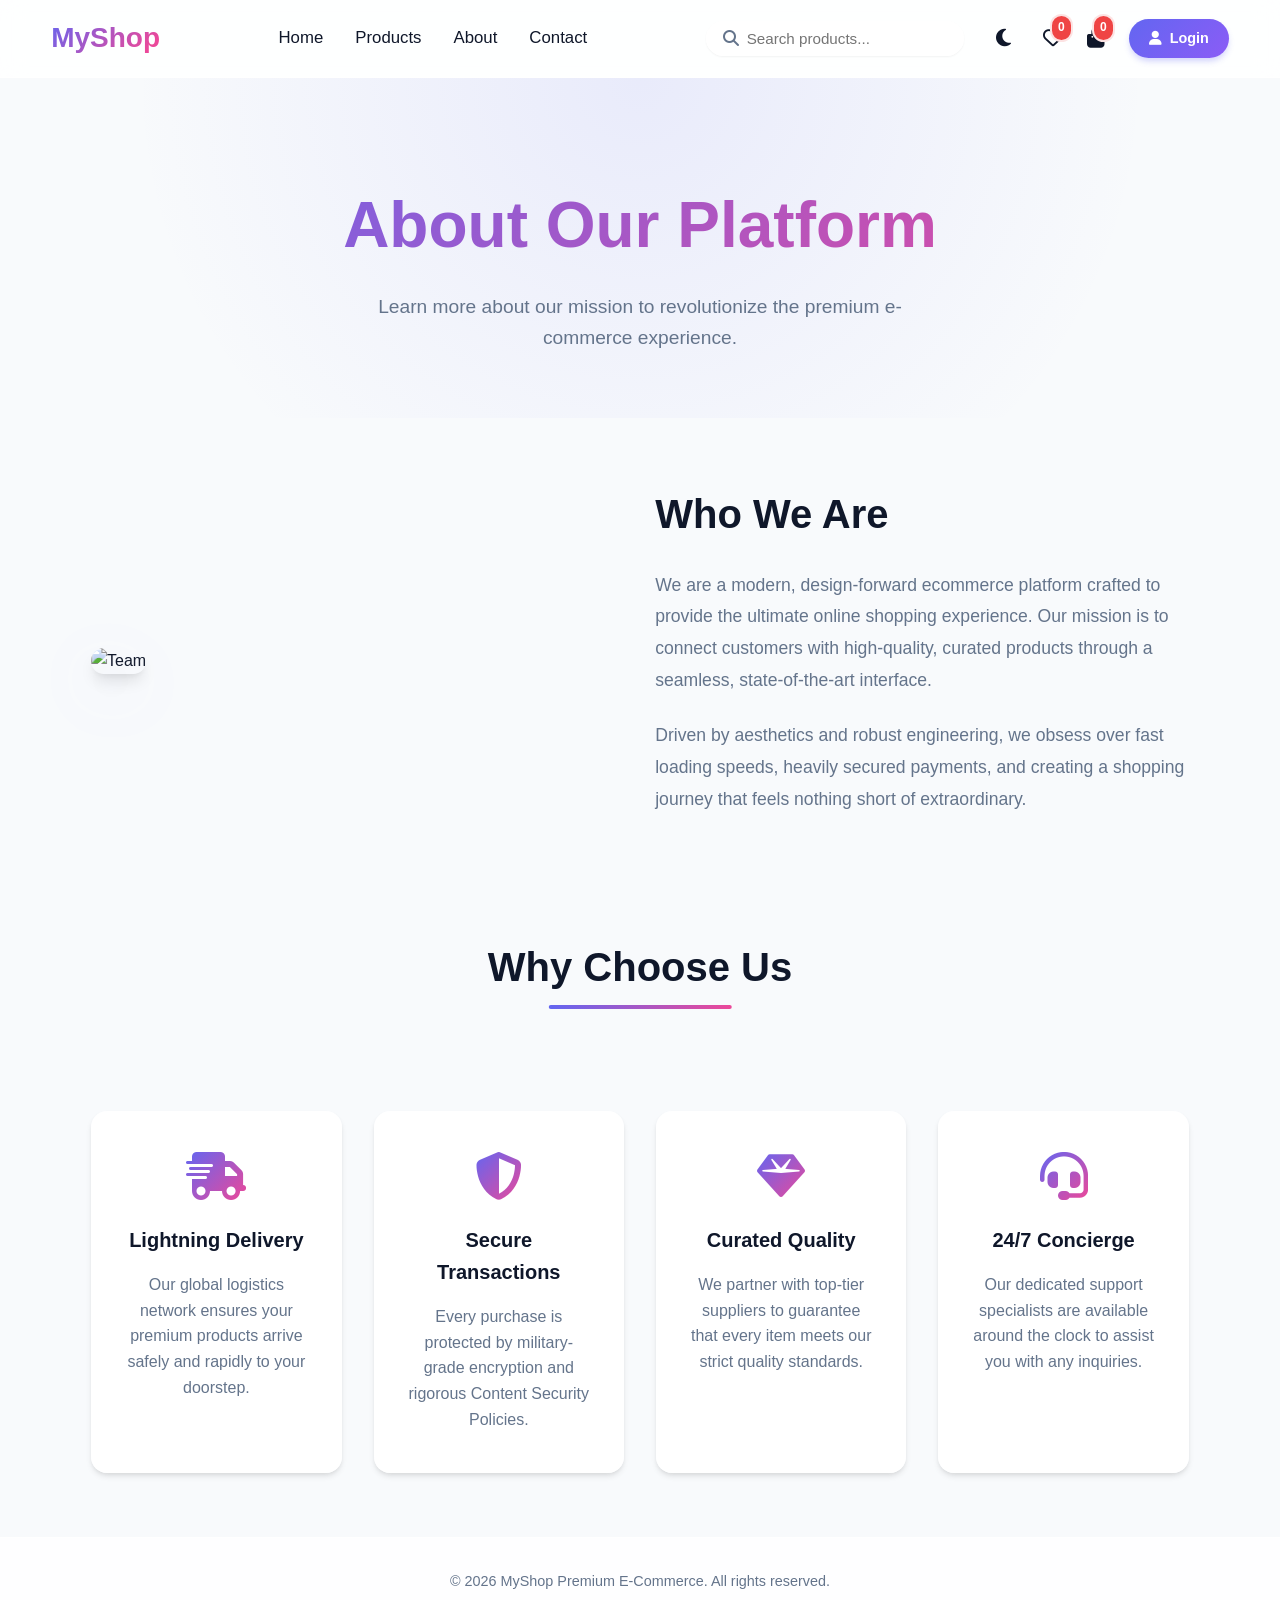
==== commit 782691a3: "update index.html layout" ====
--- a/about.html
+++ b/about.html
@@ -6,6 +6,9 @@
     <meta name="viewport" content="width=device-width, initial-scale=1.0">
     <meta http-equiv="Content-Security-Policy" content="default-src 'self'; img-src 'self' data: https://cdn-icons-png.flaticon.com; style-src 'self' 'unsafe-inline' https://cdnjs.cloudflare.com https://fonts.googleapis.com; font-src 'self' https://cdnjs.cloudflare.com https://fonts.gstatic.com; script-src 'self' 'unsafe-inline';">
 
+    <link rel="preconnect" href="https://fonts.googleapis.com">
+    <link rel="preconnect" href="https://fonts.gstatic.com" crossorigin>
+    <link rel="preconnect" href="https://cdnjs.cloudflare.com" crossorigin>
     <link rel="stylesheet" href="style/variables.css">
     <link rel="stylesheet" href="style/main.css">
     <link rel="stylesheet" href="https://cdnjs.cloudflare.com/ajax/libs/font-awesome/6.5.1/css/all.min.css">
@@ -223,4 +226,4 @@
 <script src="scripts/ui.js" defer></script>
 <script src="scripts/cart.js" defer></script>
 </body>
-</html>+</html>
--- a/style/variables.css
+++ b/style/variables.css
@@ -1,14 +1,10 @@
-/* style/variables.css */
 @import url('https://fonts.googleapis.com/css2?family=Outfit:wght@300;400;500;600;700;800&display=swap');
-
 :root {
-    /* Light Theme Colors (Default) */
     --bg-color: #f8fafc;
     --text-color: #0f172a;
     --text-muted: #64748b;
     --surface-color: rgba(255, 255, 255, 0.9);
     --surface-border: rgba(255, 255, 255, 0.4);
-    
     --primary-color: #6366f1;
     --primary-hover: #4f46e5;
     --secondary-color: #ec4899;
@@ -16,49 +12,35 @@
     --accent-color: #8b5cf6;
     --danger-color: #ef4444;
     --success-color: #10b981;
-    
     --header-bg: rgba(255, 255, 255, 0.85);
-
-    /* Shadows & Effects */
     --shadow-sm: 0 1px 2px 0 rgba(0, 0, 0, 0.05);
     --shadow-md: 0 4px 6px -1px rgba(0, 0, 0, 0.1), 0 2px 4px -1px rgba(0, 0, 0, 0.06);
     --shadow-lg: 0 10px 15px -3px rgba(0, 0, 0, 0.1), 0 4px 6px -2px rgba(0, 0, 0, 0.05);
     --shadow-colored: 0 10px 15px -3px rgba(99, 102, 241, 0.2);
-    
     --glass-blur: blur(12px);
-    
-    /* Typography */
     --font-main: 'Outfit', sans-serif;
-    
-    /* Radii */
     --radius-sm: 0.375rem;
     --radius-md: 0.5rem;
     --radius-lg: 1rem;
     --radius-full: 9999px;
-    
-    /* Transitions */
     --transition-fast: 0.15s ease;
     --transition-normal: 0.3s cubic-bezier(0.4, 0, 0.2, 1);
     --transition-bounce: 0.5s cubic-bezier(0.68, -0.55, 0.265, 1.55);
 }
-
-/* Dark Theme */
 body.dark-theme {
     --bg-color: #0f172a;
     --text-color: #f8fafc;
     --text-muted: #94a3b8;
     --surface-color: rgba(30, 41, 59, 0.7);
     --surface-border: rgba(255, 255, 255, 0.1);
-    
     --primary-color: #818cf8;
     --primary-hover: #6366f1;
     --secondary-color: #f472b6;
     --secondary-hover: #ec4899;
     --accent-color: #a78bfa;
-    
     --header-bg: rgba(15, 23, 42, 0.85);
-    
     --shadow-sm: 0 1px 2px 0 rgba(0, 0, 0, 0.3);
     --shadow-md: 0 4px 6px -1px rgba(0, 0, 0, 0.4), 0 2px 4px -1px rgba(0, 0, 0, 0.2);
     --shadow-lg: 0 10px 15px -3px rgba(0, 0, 0, 0.5), 0 4px 6px -2px rgba(0, 0, 0, 0.3);
 }
+
--- a/style/main.css
+++ b/style/main.css
@@ -1,17 +1,13 @@
 @import url('variables.css');
-
-/* ================= RESET ================= */
 * {
     margin: 0;
     padding: 0;
     box-sizing: border-box;
     font-family: var(--font-main);
 }
-
 html {
     scroll-behavior: smooth;
 }
-
 body {
     background-color: var(--bg-color);
     color: var(--text-color);
@@ -19,8 +15,20 @@
     line-height: 1.6;
     overflow-x: hidden;
 }
-
-/* ================= HEADER & NAV ================= */
+::-webkit-scrollbar {
+    width: 12px;
+}
+::-webkit-scrollbar-track {
+    background: var(--bg-color);
+}
+::-webkit-scrollbar-thumb {
+    background: linear-gradient(180deg, var(--primary-color), var(--secondary-color));
+    border-radius: 10px;
+    border: 3px solid var(--bg-color);
+}
+::-webkit-scrollbar-thumb:hover {
+    background: linear-gradient(180deg, var(--secondary-color), var(--accent-color));
+}
 header {
     display: flex;
     justify-content: space-between;
@@ -35,24 +43,23 @@
     z-index: 1000;
     transition: all var(--transition-normal);
 }
-
 .logo {
     font-size: 1.75rem;
     font-weight: 800;
-    background: linear-gradient(135deg, var(--primary-color), var(--secondary-color));
+    background: linear-gradient(135deg, var(--primary-color), var(--secondary-color), var(--accent-color));
+    background-size: 200% auto;
     -webkit-background-clip: text;
     background-clip: text;
     -webkit-text-fill-color: transparent;
     cursor: pointer;
-}
-
+    animation: gradient-shift 4s ease infinite;
+}
 .nav-links {
     list-style: none;
     display: flex;
     gap: 2rem;
     align-items: center;
 }
-
 .nav-links li a {
     text-decoration: none;
     color: var(--text-color);
@@ -62,11 +69,9 @@
     padding: 0.5rem 0;
     transition: color var(--transition-fast);
 }
-
 .nav-links li a:hover {
     color: var(--primary-color);
 }
-
 .nav-links li a::after {
     content: "";
     position: absolute;
@@ -78,25 +83,19 @@
     border-radius: var(--radius-full);
     transition: width var(--transition-bounce);
 }
-
 .nav-links li a:hover::after {
     width: 100%;
 }
-
-/* ================= RIGHT HEADER ACTIONS ================= */
 .header-actions {
     display: flex;
     align-items: center;
     gap: 1.5rem;
 }
-
-/* SEARCH BAR */
 .search-container {
     position: relative;
     display: flex;
     align-items: center;
 }
-
 .search-bar {
     display: flex;
     align-items: center;
@@ -107,17 +106,14 @@
     box-shadow: var(--shadow-sm);
     transition: box-shadow var(--transition-fast), border-color var(--transition-fast);
 }
-
 .search-bar:focus-within {
     border-color: var(--primary-color);
     box-shadow: 0 0 0 3px rgba(99, 102, 241, 0.2);
 }
-
 .search-bar i {
     color: var(--text-muted);
     font-size: 1rem;
 }
-
 .search-bar input {
     border: none;
     outline: none;
@@ -128,8 +124,6 @@
     font-size: 0.95rem;
     transition: width var(--transition-normal);
 }
-
-/* Theme Toggle */
 .theme-toggle-btn {
     background: transparent;
     border: none;
@@ -143,14 +137,11 @@
     padding: 0.5rem;
     border-radius: 50%;
 }
-
 .theme-toggle-btn:hover {
     transform: rotate(30deg) scale(1.1);
     color: var(--primary-color);
     background: var(--surface-color);
 }
-
-/* ICONS (Cart / Wishlist) */
 .icon-badge-container {
     position: relative;
     cursor: pointer;
@@ -159,12 +150,10 @@
     transition: transform var(--transition-bounce), color var(--transition-fast);
     text-decoration: none;
 }
-
 .icon-badge-container:hover {
     transform: translateY(-2px) scale(1.1);
     color: var(--primary-color);
 }
-
 .badge-count {
     position: absolute;
     top: -8px;
@@ -173,17 +162,11 @@
     color: white;
     font-size: 0.75rem;
     font-weight: bold;
-    height: 18px;
-    min-width: 18px;
-    display: flex;
-    align-items: center;
-    justify-content: center;
-    border-radius: var(--radius-full);
-    padding: 0 4px;
+    padding: 2px 6px;
+    border-radius: var(--radius-full);
     border: 2px solid var(--header-bg);
-}
-
-/* AUTH BUTTONS */
+    animation: pulse-glow 2s infinite;
+}
 .login-btn {
     padding: 0.5rem 1.25rem;
     background: linear-gradient(135deg, var(--primary-color), var(--accent-color));
@@ -202,7 +185,10 @@
     transform: translateY(-2px);
     box-shadow: 0 6px 12px -2px rgba(99, 102, 241, 0.4);
 }
-
+.auth-btn:hover {
+    transform: translateY(-2px);
+    box-shadow: 0 8px 25px rgba(99, 102, 241, 0.6);
+}
 .logout-btn {
     padding: 0.5rem 1.25rem;
     background: linear-gradient(135deg, var(--danger-color), #f43f5e);
@@ -217,13 +203,10 @@
     align-items: center;
     gap: 0.5rem;
 }
-
 .logout-btn:hover {
     transform: translateY(-2px);
     box-shadow: 0 6px 12px -2px rgba(239, 68, 68, 0.4);
 }
-
-/* HAMBURGER */
 .hamburger {
     display: none;
     font-size: 1.4rem;
@@ -239,8 +222,6 @@
     color: var(--primary-color);
     border-color: var(--primary-color);
 }
-
-/* ================= HERO ================= */
 .hero {
     position: relative;
     min-height: 80vh;
@@ -251,7 +232,6 @@
     overflow: hidden;
     background: radial-gradient(circle at center, var(--surface-color) 0%, var(--bg-color) 100%);
 }
-
 .hero::before {
     content: '';
     position: absolute;
@@ -267,12 +247,10 @@
     z-index: 0;
     pointer-events: none;
 }
-
 @keyframes rotateGradient {
     0% { transform: rotate(0deg); }
     100% { transform: rotate(360deg); }
 }
-
 .hero-content {
     position: relative;
     z-index: 2;
@@ -286,19 +264,18 @@
     border: 1px solid var(--surface-border);
     box-shadow: var(--shadow-lg);
 }
-
 .hero-content h1 {
     font-size: clamp(2.5rem, 5vw, 4.5rem);
     font-weight: 800;
     line-height: 1.1;
     margin-bottom: 1.5rem;
-    background: linear-gradient(135deg, var(--primary-color), var(--secondary-color));
+    background: linear-gradient(135deg, var(--primary-color), var(--secondary-color), var(--accent-color));
+    background-size: 200% auto;
     -webkit-background-clip: text;
     background-clip: text;
     -webkit-text-fill-color: transparent;
-    animation: fadeUp 0.8s ease-out forwards;
-}
-
+    animation: gradient-shift 4s ease infinite, fadeUp 0.8s ease-out forwards;
+}
 .hero-content p {
     font-size: clamp(1rem, 2vw, 1.25rem);
     color: var(--text-muted);
@@ -307,7 +284,6 @@
     opacity: 0;
     animation-delay: 0.2s;
 }
-
 .hero-btn {
     display: inline-block;
     padding: 1rem 2.5rem;
@@ -323,23 +299,33 @@
     animation: fadeUp 1.2s ease-out forwards;
     animation-delay: 0.4s;
 }
-
 .hero-btn:hover {
     transform: translateY(-4px) scale(1.05);
     box-shadow: 0 15px 25px -5px rgba(99, 102, 241, 0.4);
 }
-
 @keyframes fadeUp {
-    from { opacity: 0; transform: translateY(30px); }
+    from { opacity: 0; transform: translateY(20px); }
     to { opacity: 1; transform: translateY(0); }
 }
-
-/* ================= CATEGORY ICONS ================= */
+@keyframes float {
+    0% { transform: translateY(0px); }
+    50% { transform: translateY(-10px); filter: drop-shadow(0 15px 15px rgba(0,0,0,0.1)); }
+    100% { transform: translateY(0px); }
+}
+@keyframes pulse-glow {
+    0% { box-shadow: 0 0 0 0 rgba(239, 68, 68, 0.4); }
+    70% { box-shadow: 0 0 0 10px rgba(239, 68, 68, 0); }
+    100% { box-shadow: 0 0 0 0 rgba(239, 68, 68, 0); }
+}
+@keyframes gradient-shift {
+    0% { background-position: 0% 50%; }
+    50% { background-position: 100% 50%; }
+    100% { background-position: 0% 50%; }
+}
 .category-section {
     padding: 4rem 4%;
     background: var(--bg-color);
 }
-
 .section-title {
     text-align: center;
     font-size: 2.5rem;
@@ -350,7 +336,6 @@
     left: 50%;
     transform: translateX(-50%);
 }
-
 .section-title::after {
     content: '';
     position: absolute;
@@ -361,7 +346,6 @@
     left: 20%;
     border-radius: var(--radius-full);
 }
-
 .category-icons {
     display: flex;
     gap: 2rem;
@@ -370,7 +354,6 @@
     scrollbar-width: thin;
     scrollbar-color: var(--primary-color) var(--surface-color);
 }
-
 .category-icons::-webkit-scrollbar {
     height: 6px;
 }
@@ -382,7 +365,6 @@
     background: var(--primary-color);
     border-radius: var(--radius-full);
 }
-
 .category-item {
     display: flex;
     flex-direction: column;
@@ -390,7 +372,6 @@
     cursor: pointer;
     min-width: 140px;
 }
-
 .category-img-wrapper {
     width: 100px;
     height: 100px;
@@ -405,7 +386,6 @@
     transition: transform var(--transition-bounce), box-shadow var(--transition-normal), border-color var(--transition-normal);
     position: relative;
 }
-
 .category-img-wrapper img {
     width: 60%;
     height: 60%;
@@ -413,17 +393,14 @@
     transition: transform var(--transition-bounce);
     filter: drop-shadow(0 4px 6px rgba(0,0,0,0.1));
 }
-
 .category-item:hover .category-img-wrapper {
     transform: translateY(-8px) scale(1.05);
     box-shadow: var(--shadow-colored);
     border-color: var(--primary-color);
 }
-
 .category-item:hover .category-img-wrapper img {
     transform: scale(1.15);
 }
-
 .category-item p {
     margin-top: 1rem;
     font-weight: 600;
@@ -431,12 +408,9 @@
     color: var(--text-color);
     transition: color var(--transition-fast);
 }
-
 .category-item:hover p {
     color: var(--primary-color);
 }
-
-/* ================= PRODUCTS FILTER ================= */
 .products-header {
     display: flex;
     justify-content: space-between;
@@ -445,13 +419,11 @@
     flex-wrap: wrap;
     gap: 1rem;
 }
-
 .filter-group {
     display: flex;
     gap: 1rem;
     align-items: center;
 }
-
 .filter-select {
     padding: 0.6rem 1rem;
     border-radius: var(--radius-md);
@@ -465,25 +437,19 @@
     box-shadow: var(--shadow-sm);
     transition: border-color var(--transition-fast), box-shadow var(--transition-fast);
 }
-
 .filter-select:focus {
     border-color: var(--primary-color);
     box-shadow: 0 0 0 3px rgba(99, 102, 241, 0.2);
 }
-
-/* ================= PRODUCT GRID ================= */
 .products-section {
     padding: 4rem 4%;
     background: var(--bg-color);
 }
-
 .product-grid {
     display: grid;
     grid-template-columns: repeat(auto-fill, minmax(280px, 1fr));
     gap: 2rem;
 }
-
-/* PRODUCT CARD */
 .product-card {
     background: var(--surface-color);
     backdrop-filter: var(--glass-blur);
@@ -499,17 +465,15 @@
     overflow: hidden;
     cursor: pointer;
 }
-
 .product-card:hover {
     transform: translateY(-10px);
     box-shadow: var(--shadow-xl);
     border-color: rgba(99, 102, 241, 0.3);
 }
-
 .product-card .img-container {
     height: 220px;
     width: 100%;
-    background: white; /* keep white background for product images from api usually */
+    background: white; 
     border-radius: var(--radius-md);
     margin-bottom: 1.5rem;
     display: flex;
@@ -519,22 +483,19 @@
     position: relative;
     padding: 1rem;
 }
-
 body.dark-theme .product-card .img-container {
-    background: rgba(255, 255, 255, 0.9); /* maintain contrast for images in dark mode */
-}
-
+    background: rgba(255, 255, 255, 0.9); 
+}
 .product-card img {
     width: 100%;
-    height: 100%;
+    height: 200px;
     object-fit: contain;
     transition: transform var(--transition-bounce);
-}
-
+    animation: float 6s ease-in-out infinite;
+}
 .product-card:hover img {
     transform: scale(1.1);
 }
-
 .product-card .badge {
     position: absolute;
     top: 1rem;
@@ -548,7 +509,6 @@
     z-index: 2;
     box-shadow: var(--shadow-sm);
 }
-
 .product-card h3 {
     font-size: 1.1rem;
     font-weight: 600;
@@ -559,29 +519,24 @@
     line-clamp: 2;
     -webkit-box-orient: vertical;
     overflow: hidden;
-    height: 3.2rem; /* approx 2 lines */
+    height: 3.2rem; 
     transition: color var(--transition-fast);
 }
-
 .product-card:hover h3 {
     color: var(--primary-color);
 }
-
 .product-card .price {
     font-size: 1.5rem;
     font-weight: 800;
     color: var(--text-color);
     margin-bottom: 1.5rem;
-    margin-top: auto; /* push to bottom */
-}
-
-/* BUTTONS */
+    margin-top: auto; 
+}
 .action-buttons {
     display: flex;
     gap: 0.75rem;
     align-items: center;
 }
-
 .cart-btn {
     flex: 1;
     background: var(--text-color);
@@ -598,14 +553,12 @@
     cursor: pointer;
     transition: background var(--transition-fast), transform var(--transition-bounce);
 }
-
 .cart-btn:hover {
     background: var(--primary-color);
     color: white;
     transform: translateY(-2px);
     box-shadow: 0 4px 12px rgba(99, 102, 241, 0.3);
 }
-
 .wishlist-btn {
     width: 45px;
     height: 45px;
@@ -620,22 +573,18 @@
     cursor: pointer;
     transition: all var(--transition-fast);
 }
-
 .wishlist-btn:hover, .wishlist-btn.active {
     background: rgba(239, 68, 68, 0.1);
     color: var(--danger-color);
     border-color: var(--danger-color);
     transform: scale(1.05);
 }
-
-/* ================= SKELETON LOADING ================= */
 .skeleton-card {
     background: var(--surface-color);
     border-radius: var(--radius-lg);
     padding: 1.5rem;
     border: 1px solid var(--surface-border);
 }
-
 .skeleton-img {
     height: 220px;
     background: linear-gradient(90deg, var(--surface-border) 25%, rgba(255,255,255,0.2) 50%, var(--surface-border) 75%);
@@ -644,7 +593,6 @@
     border-radius: var(--radius-md);
     margin-bottom: 1.5rem;
 }
-
 .skeleton-text {
     height: 1rem;
     margin-bottom: 0.5rem;
@@ -653,10 +601,8 @@
     background-size: 200% 100%;
     animation: shimmer 1.5s infinite;
 }
-
 .skeleton-text.short { width: 50%; }
 .skeleton-text.price { width: 30%; height: 1.5rem; margin-top: 1rem; margin-bottom: 1.5rem; }
-
 .skeleton-btn {
     height: 45px;
     border-radius: var(--radius-md);
@@ -664,13 +610,10 @@
     background-size: 200% 100%;
     animation: shimmer 1.5s infinite;
 }
-
 @keyframes shimmer {
     0% { background-position: -200% 0; }
     100% { background-position: 200% 0; }
 }
-
-/* ================= TOAST NOTIFICATIONS ================= */
 #toast-container {
     position: fixed;
     bottom: 20px;
@@ -680,7 +623,6 @@
     gap: 10px;
     z-index: 9999;
 }
-
 .toast {
     background: var(--surface-color);
     backdrop-filter: var(--glass-blur);
@@ -698,24 +640,18 @@
     transform: translateX(120%);
     animation: slideInRight 0.4s cubic-bezier(0.68, -0.55, 0.265, 1.55) forwards;
 }
-
 .toast.success { border-left-color: var(--success-color); }
 .toast.error { border-left-color: var(--danger-color); }
 .toast.info { border-left-color: var(--accent-color); }
-
 .toast.hiding {
     animation: slideOutRight 0.4s ease forwards;
 }
-
 @keyframes slideInRight {
     to { transform: translateX(0); }
 }
-
 @keyframes slideOutRight {
     to { transform: translateX(120%); opacity: 0; }
 }
-
-/* ================= RESPONSIVE ================= */
 @media (max-width: 900px) {
     .nav-links {
         display: none;
@@ -731,43 +667,33 @@
         border-top: 1px solid var(--surface-border);
         box-shadow: var(--shadow-lg);
     }
-
     .nav-links.active {
         display: flex;
         animation: fadeDown 0.3s ease forwards;
     }
-    
     @keyframes fadeDown {
         from { opacity: 0; transform: translateY(-10px); }
         to { opacity: 1; transform: translateY(0); }
     }
-
     .hamburger { display: flex; align-items: center; justify-content: center; }
-
     .search-container { display: none; }
 }
-
 @media (max-width: 600px) {
     .hero {
         min-height: 60vh;
         padding: 6rem 1rem 3rem 1rem;
     }
-
     .hero-content {
         padding: 2rem 1rem;
     }
-
     .hero-content h1 {
         font-size: 2rem;
     }
-
     .section-title {
         font-size: 2rem;
     }
-
     .product-grid {
         grid-template-columns: repeat(auto-fill, minmax(240px, 1fr));
     }
-
     .header-actions { gap: 1rem; }
-}+}
